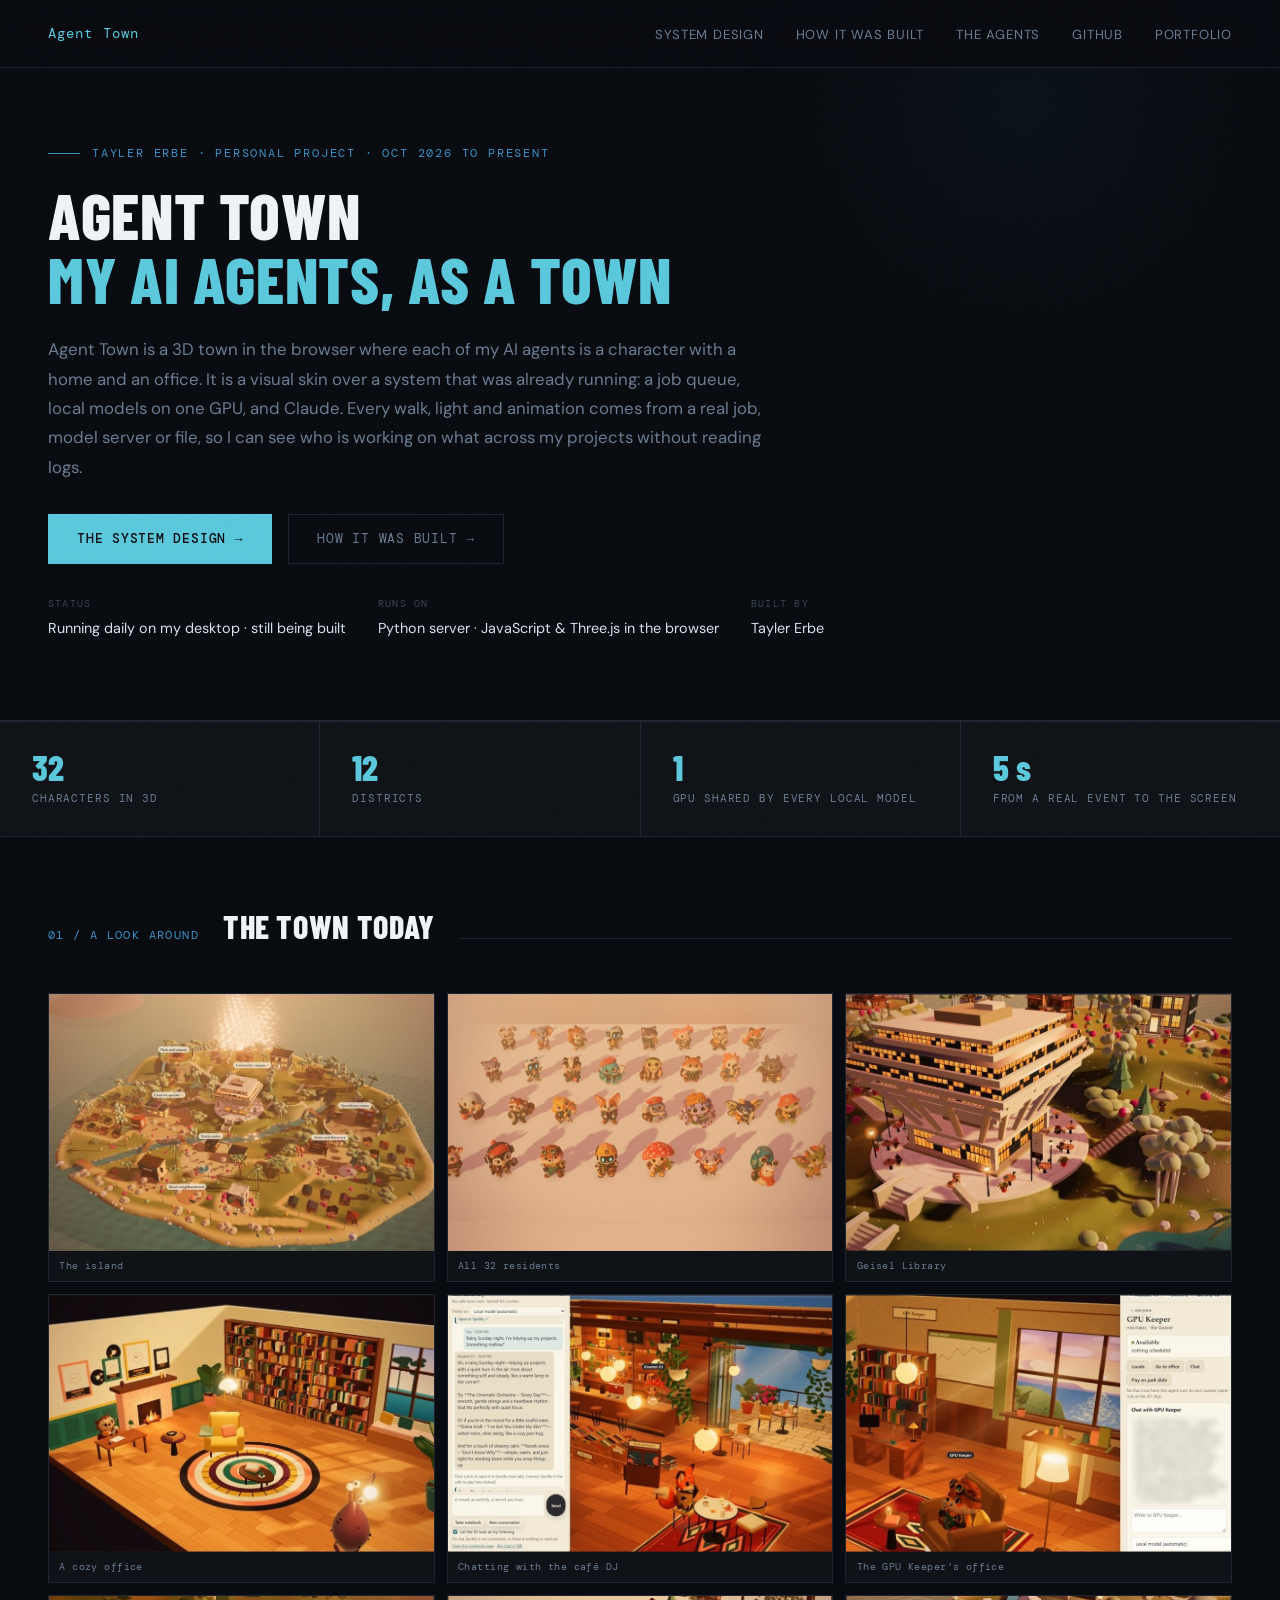
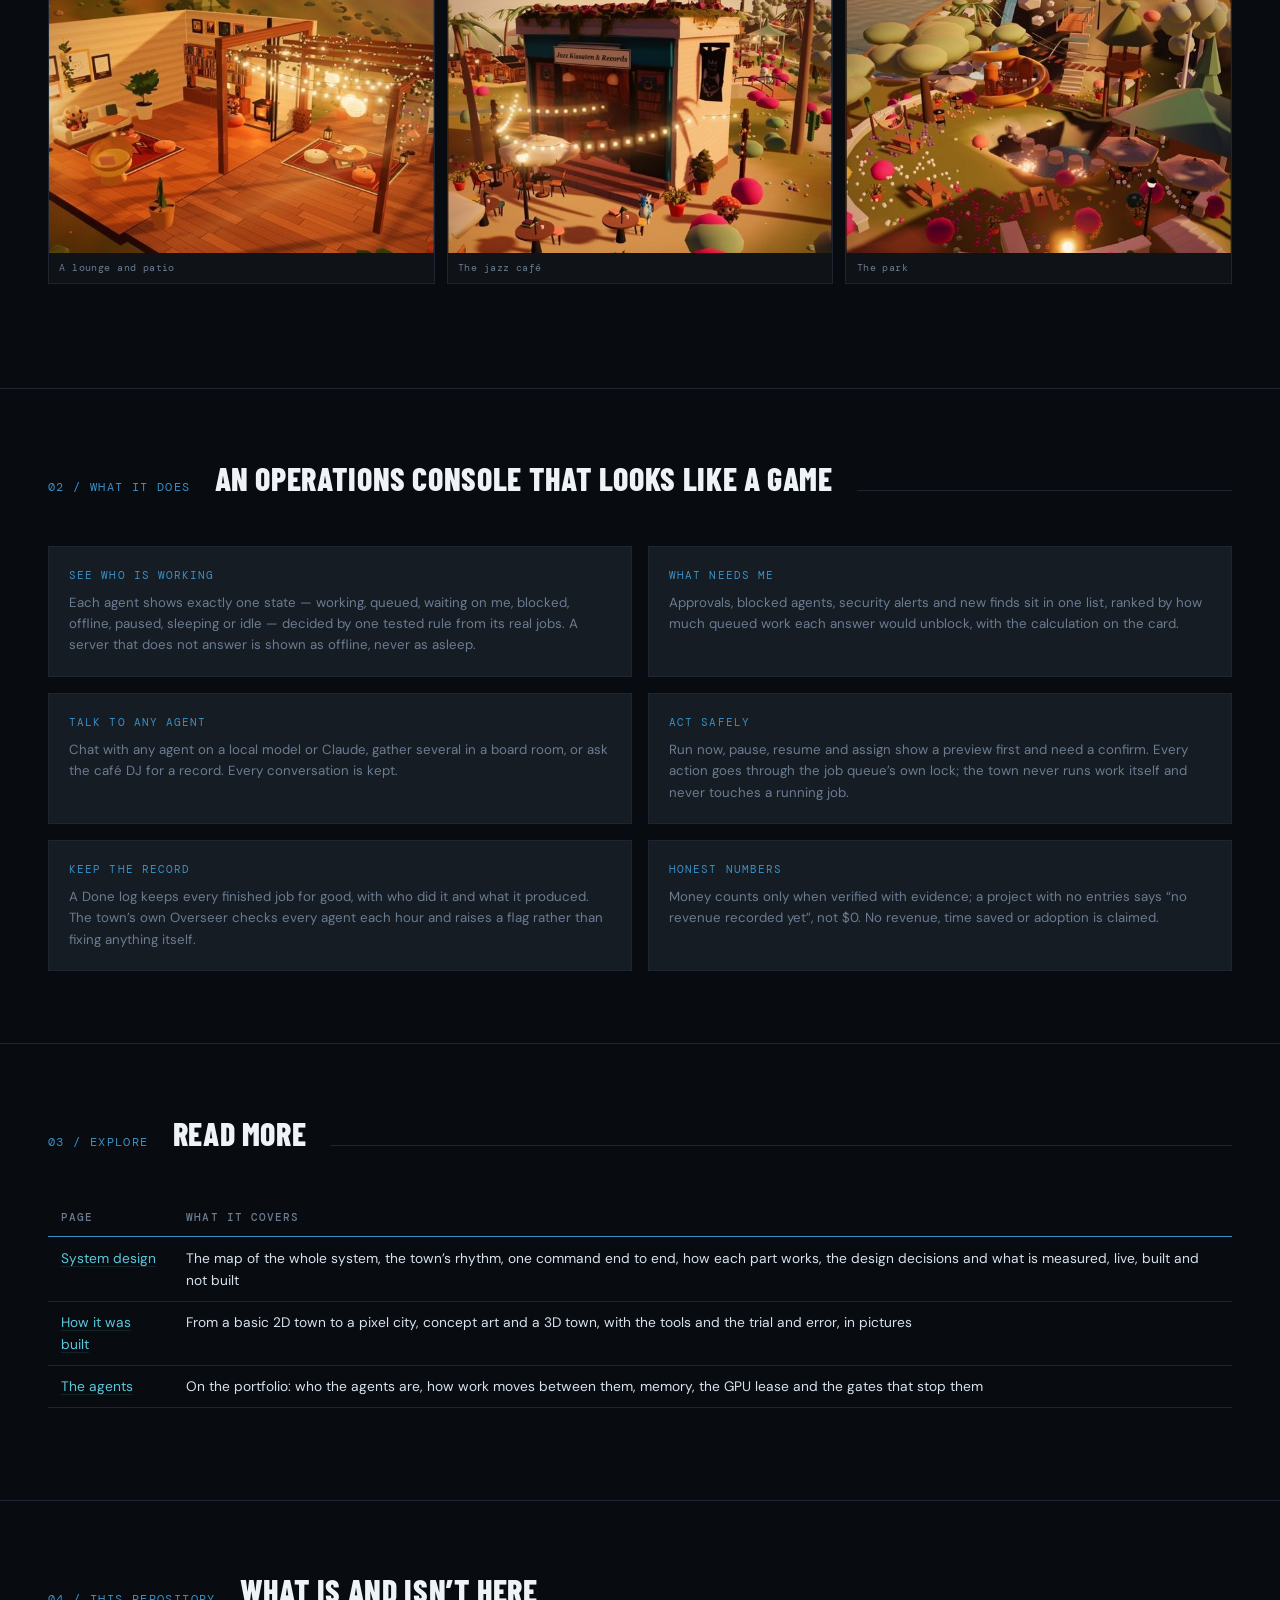
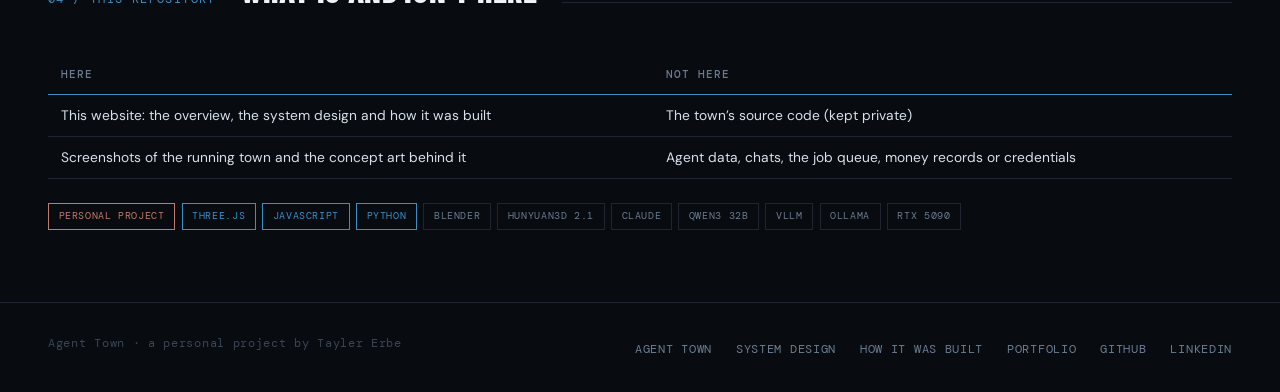
==== index.html @ 92caa9d0 "Agent Town public website: overview, system design and how it was built index.html (hand-written ove" ====
<!DOCTYPE html>
<html lang="en">
<head>
  <meta charset="UTF-8" />
  <meta name="viewport" content="width=device-width, initial-scale=1.0" />
  <title>Agent Town &middot; Tayler Erbe</title>
  <meta name="description" content="Agent Town: a 3D town in the browser where each of Tayler Erbe's AI agents is a character with a home and an office, drawn from the real state of their work. Screens, system design and how it was built." />
  <link rel="stylesheet" href="assets/site.css" />
  <link rel="stylesheet" href="assets/town.css" />
</head>
<body>

  <nav class="site-nav" aria-label="Site">
    <a href="./" class="nav-logo">Agent Town</a>
    <ul class="site-nav-links">
      <li><a href="design/">System design</a></li>
      <li><a href="built/">How it was built</a></li>
      <li class="nav-secondary"><a href="https://taylererbe.com/agent-architecture.html">The agents</a></li>
      <li class="nav-secondary"><a href="https://github.com/tayler-erbe/agent-town-public">GitHub</a></li>
      <li><a href="https://taylererbe.com/">Portfolio</a></li>
    </ul>
  </nav>

  <div class="hero">
    <div class="hero-eyebrow">Tayler Erbe &middot; Personal project &middot; Oct 2026 to present</div>
    <h1>Agent Town<br><span>My AI agents, as a town</span></h1>
    <p class="hero-desc">
      Agent Town is a 3D town in the browser where each of my AI agents is a character with a home and an office.
      It is a visual skin over a system that was already running: a job queue, local models on one GPU, and
      Claude. Every walk, light and animation comes from a real job, model server or file, so I can see who is
      working on what across my projects without reading logs.
    </p>

    <div class="hero-links">
      <a href="design/" class="btn-primary">The system design &rarr;</a>
      <a href="built/" class="btn-ghost">How it was built &rarr;</a>
    </div>

    <div class="hero-meta">
      <div class="meta-item"><div class="meta-label">Status</div><div class="meta-value">Running daily on my desktop &middot; still being built</div></div>
      <div class="meta-item"><div class="meta-label">Runs on</div><div class="meta-value">Python server &middot; JavaScript &amp; Three.js in the browser</div></div>
      <div class="meta-item"><div class="meta-label">Built by</div><div class="meta-value">Tayler Erbe</div></div>
    </div>
  </div>

  <div class="stat-strip">
    <div class="stat-item"><div class="stat-big">32</div><div class="stat-desc">Characters in 3D</div></div>
    <div class="stat-item"><div class="stat-big">12</div><div class="stat-desc">Districts</div></div>
    <div class="stat-item"><div class="stat-big">1</div><div class="stat-desc">GPU shared by every local model</div></div>
    <div class="stat-item"><div class="stat-big">5 s</div><div class="stat-desc">From a real event to the screen</div></div>
  </div>

  <!-- 01 LOOK -->
  <section id="look">
    <div class="section-header">
      <div class="section-tag">01 / A look around</div>
      <h2 class="section-title">The town today</h2>
      <div class="section-line"></div>
    </div>

    <div class="tile-grid tile-grid-3">
      <figure class="tile"><a href="assets/shots/t-map.jpg"><img src="assets/shots/t-map.jpg" alt="The 3D island map with its labelled neighbourhoods" loading="lazy"></a><figcaption>The island</figcaption></figure>
      <figure class="tile"><a href="assets/shots/t-characters.jpg"><img src="assets/shots/t-characters.jpg" alt="All 32 characters in 3D, lined up" loading="lazy"></a><figcaption>All 32 residents</figcaption></figure>
      <figure class="tile"><a href="assets/shots/t-geisel.jpg"><img src="assets/shots/t-geisel.jpg" alt="Geisel Library in the 3D town at dusk" loading="lazy"></a><figcaption>Geisel Library</figcaption></figure>
      <figure class="tile"><a href="assets/shots/t-lounge.jpg"><img src="assets/shots/t-lounge.jpg" alt="A cozy office with a fireplace, bookshelves and a rug" loading="lazy"></a><figcaption>A cozy office</figcaption></figure>
      <figure class="tile"><a href="assets/shots/t-cafe-dj.jpg"><img src="assets/shots/t-cafe-dj.jpg" alt="The jazz café interior with the DJ chat panel open" loading="lazy"></a><figcaption>Chatting with the caf&eacute; DJ</figcaption></figure>
      <figure class="tile"><a href="assets/shots/t-gpu-keeper.jpg"><img src="assets/shots/t-gpu-keeper.jpg" alt="The GPU Keeper, a beaver, in its office with its status panel" loading="lazy"></a><figcaption>The GPU Keeper&rsquo;s office</figcaption></figure>
      <figure class="tile"><a href="assets/shots/t-patio.jpg"><img src="assets/shots/t-patio.jpg" alt="A lounge with a string-lit patio" loading="lazy"></a><figcaption>A lounge and patio</figcaption></figure>
      <figure class="tile"><a href="assets/shots/t-cafe.jpg"><img src="assets/shots/t-cafe.jpg" alt="The Jazz Kissaten and Records café from outside" loading="lazy"></a><figcaption>The jazz caf&eacute;</figcaption></figure>
      <figure class="tile"><a href="assets/shots/t-park.jpg"><img src="assets/shots/t-park.jpg" alt="The park with its spiral slide" loading="lazy"></a><figcaption>The park</figcaption></figure>
    </div>
  </section>

  <!-- 02 WHAT IT DOES -->
  <section id="does">
    <div class="section-header">
      <div class="section-tag">02 / What it does</div>
      <h2 class="section-title">An operations console that looks like a game</h2>
      <div class="section-line"></div>
    </div>

    <div class="insight-grid">
      <div class="insight-box"><div class="insight-box-title">See who is working</div><p>Each agent shows exactly one state &mdash; working, queued, waiting on me, blocked, offline, paused, sleeping or idle &mdash; decided by one tested rule from its real jobs. A server that does not answer is shown as offline, never as asleep.</p></div>
      <div class="insight-box"><div class="insight-box-title">What needs me</div><p>Approvals, blocked agents, security alerts and new finds sit in one list, ranked by how much queued work each answer would unblock, with the calculation on the card.</p></div>
      <div class="insight-box"><div class="insight-box-title">Talk to any agent</div><p>Chat with any agent on a local model or Claude, gather several in a board room, or ask the caf&eacute; DJ for a record. Every conversation is kept.</p></div>
      <div class="insight-box"><div class="insight-box-title">Act safely</div><p>Run now, pause, resume and assign show a preview first and need a confirm. Every action goes through the job queue&rsquo;s own lock; the town never runs work itself and never touches a running job.</p></div>
      <div class="insight-box"><div class="insight-box-title">Keep the record</div><p>A Done log keeps every finished job for good, with who did it and what it produced. The town&rsquo;s own Overseer checks every agent each hour and raises a flag rather than fixing anything itself.</p></div>
      <div class="insight-box"><div class="insight-box-title">Honest numbers</div><p>Money counts only when verified with evidence; a project with no entries says &ldquo;no revenue recorded yet&rdquo;, not $0. No revenue, time saved or adoption is claimed.</p></div>
    </div>
  </section>

  <!-- 03 EXPLORE -->
  <section id="explore">
    <div class="section-header">
      <div class="section-tag">03 / Explore</div>
      <h2 class="section-title">Read more</h2>
      <div class="section-line"></div>
    </div>

    <table class="dt">
      <thead><tr><th scope="col">Page</th><th scope="col">What it covers</th></tr></thead>
      <tbody>
        <tr><td><a class="link" href="design/">System design</a></td><td>The map of the whole system, the town&rsquo;s rhythm, one command end to end, how each part works, the design decisions and what is measured, live, built and not built</td></tr>
        <tr><td><a class="link" href="built/">How it was built</a></td><td>From a basic 2D town to a pixel city, concept art and a 3D town, with the tools and the trial and error, in pictures</td></tr>
        <tr><td><a class="link" href="https://taylererbe.com/agent-architecture.html">The agents</a></td><td>On the portfolio: who the agents are, how work moves between them, memory, the GPU lease and the gates that stop them</td></tr>
      </tbody>
    </table>
  </section>

  <!-- 04 HERE -->
  <section id="here">
    <div class="section-header">
      <div class="section-tag">04 / This repository</div>
      <h2 class="section-title">What is and isn&rsquo;t here</h2>
      <div class="section-line"></div>
    </div>

    <table class="dt">
      <thead><tr><th scope="col">Here</th><th scope="col">Not here</th></tr></thead>
      <tbody>
        <tr><td>This website: the overview, the system design and how it was built</td><td>The town&rsquo;s source code (kept private)</td></tr>
        <tr><td>Screenshots of the running town and the concept art behind it</td><td>Agent data, chats, the job queue, money records or credentials</td></tr>
      </tbody>
    </table>

    <div class="tag-row" style="margin-top:1.5rem;">
      <span class="tag tag-warm">Personal Project</span><span class="tag tag-accent">Three.js</span><span class="tag tag-accent">JavaScript</span><span class="tag tag-accent">Python</span><span class="tag">Blender</span><span class="tag">Hunyuan3D 2.1</span><span class="tag">Claude</span><span class="tag">Qwen3 32B</span><span class="tag">vLLM</span><span class="tag">Ollama</span><span class="tag">RTX 5090</span>
    </div>
  </section>

  <footer class="site-footer">
    <div class="site-footer-meta">
      <p>Agent Town &middot; a personal project by Tayler Erbe</p>
    </div>
    <ul class="site-footer-links">
      <li><a href="./">Agent Town</a></li>
      <li><a href="design/">System design</a></li>
      <li><a href="built/">How it was built</a></li>
      <li><a href="https://taylererbe.com/">Portfolio</a></li>
      <li><a href="https://github.com/tayler-erbe" target="_blank" rel="noopener">GitHub</a></li>
      <li><a href="https://linkedin.com/in/tayler-erbe-194374141" target="_blank" rel="noopener">LinkedIn</a></li>
    </ul>
  </footer>

</body>
</html>
---- assets/site.css ----
/* ==========================================================================
   taylererbe.com — site design system
   One stylesheet for every page. Tokens first, then base, then components.
   Documentation: DESIGN_SYSTEM.md. Mechanical check: tools/check_style.py
   Rule: pages never define their own hex colours or font families; they use
   the tokens below (var(--...)). Add a token here before using a new colour.
   ========================================================================== */

@import url("https://fonts.googleapis.com/css2?family=Barlow+Condensed:wght@400;600;700;800&family=DM+Mono:wght@300;400;500&family=DM+Sans:ital,opsz,wght@0,9..40,300;0,9..40,400;0,9..40,500;0,9..40,700;1,9..40,300;1,9..40,400&display=swap");

/* ---------- 1. Tokens ---------------------------------------------------- */
:root {
  /* Surfaces and lines (dark theme only; the site has no light theme) */
  --bg: #080b10;
  --surface: #0f1318;
  --surface2: #161c24;
  --surface3: #1f2230;            /* hover state of a raised card */
  --border: #1e2530;
  --nav-bg: rgba(8, 11, 16, 0.88);

  /* Text */
  --white: #eef3f8;               /* headings, emphasised figures */
  --text: #d8e2ed;                /* body text on dark */
  --muted: #6b7c91;               /* secondary text, prose paragraphs */
  --muted2: #3a4556;              /* tertiary: captions, step numbers */
  --ink: #0b0c0f;                 /* text on an accent-filled button */

  /* Brand accents */
  --accent: #5bc8dc;              /* primary: links, figures, active states */
  --accent-hover: #82d9e8;
  --accent2: #3a8fc4;             /* secondary: tags, eyebrows, section tags */
  --accent3: #c07a6e;             /* warm: caution, challenger, personal */
  --accent-dim: rgba(91, 200, 220, 0.12);
  --accent-faint: rgba(91, 200, 220, 0.08);

  /* Status and semantic colours */
  --green: #5dbf8a;               /* active, pass, winner */
  --green-bg: rgba(93, 191, 138, 0.12);
  --blue: #3a8fc4;                /* = accent2, used as a status hue */
  --blue-bg: rgba(58, 143, 196, 0.12);
  --coral: #c07a6e;               /* = accent3, used as a status hue */
  --coral-bg: rgba(192, 122, 110, 0.12);
  --warm: #e07a3d;                /* personal-project highlight */
  --gold: #d4a840;
  --slate: #8a9ab0;
  --violet: #9b8dc4;
  --lilac: #a78bdc;

  /* Data-visualisation palette: charts and diagrams only, never UI chrome */
  --viz-green: #2ecc71;
  --viz-green-dark: #27ae60;
  --viz-green-soft: #7fd87f;
  --viz-green-muted: #6aaa7a;
  --viz-green-alt: #4caf50;
  --viz-orange: #e67e22;
  --viz-amber: #f39c12;
  --viz-yellow: #f1c40f;
  --viz-blue: #3498db;
  --viz-red: #e74c3c;
  --viz-red-muted: #c75555;
  --viz-red-dark: #a53939;
  --viz-red-deep: #6e1f1f;
  --viz-purple: #9b59b6;
  --viz-light: #f5f5f5;
  --viz-teal-deep: #1e5f7a;
  --viz-sky: #7ab8c8;
  --viz-forest: #2a7a5a;
  --viz-emerald: #3dba84;
  --viz-steel: #6b9ab8;
  --viz-olive: #8ab870;

  /* Illustration colours (the Legacy app preview card) */
  --paper: #faf6ef;
  --navy: #0a1628;
  --rust: #c8541a;

  /* Type families */
  --font-display: 'Barlow Condensed', 'Arial Narrow', sans-serif;  /* h1, section titles, figures */
  --font-body: 'DM Sans', system-ui, sans-serif;                    /* paragraphs, UI text */
  --font-mono: 'DM Mono', ui-monospace, monospace;                  /* labels, tags, code, data */
  --font-heading: var(--font-display);  /* card and entry titles; switch here to change all of them */

  /* Type scale */
  --text-2xs: 0.65rem;   /* tags, meta labels */
  --text-xs: 0.72rem;    /* section tags, eyebrows, mono labels */
  --text-sm: 0.85rem;    /* card body, table cells */
  --text-base: 0.95rem;  /* prose paragraphs */
  --text-md: 1.05rem;    /* hero description, lede */
  --text-lg: 1.3rem;     /* card titles */
  --text-xl: clamp(1.6rem, 2.5vw, 2.4rem);   /* section titles */
  --text-2xl: clamp(2.8rem, 5vw, 5rem);      /* page title (h1) */
  --leading-tight: 1.0;
  --leading-normal: 1.6;
  --leading-prose: 1.8;
  --tracking-label: 0.08em;
  --tracking-eyebrow: 0.15em;

  /* Spacing scale */
  --space-1: 0.25rem;
  --space-2: 0.5rem;
  --space-3: 0.75rem;
  --space-4: 1rem;
  --space-5: 1.5rem;
  --space-6: 2rem;
  --space-7: 3rem;
  --space-8: 4.5rem;
  --gutter: 3rem;                 /* page side padding, desktop */
  --gutter-mobile: 1.25rem;       /* page side padding, phones */
  --nav-h: 4.25rem;
  --content-max: 1080px;          /* reading width for .wrap pages */
  --measure: 60ch;                /* body-text line length: about 75 characters of DM Sans (measured median 74) */

  /* Radii: the look is square-cornered */
  --radius: 0;                    /* cards, tiles, buttons, tables */
  --radius-sm: 2px;               /* code, small pills */
  --radius-round: 50%;            /* dots, avatars */

  /* Shadows and focus */
  --shadow-glow: 0 0 6px currentColor;
  --focus-ring: 2px solid var(--accent);

  /* Motion */
  --dur: 0.2s;
}

/* ---------- 2. Base ------------------------------------------------------ */
*, *::before, *::after { box-sizing: border-box; margin: 0; padding: 0; }
html { scroll-behavior: smooth; scroll-padding-top: calc(var(--nav-h) + 1rem); }
body {
  font-family: var(--font-body);
  background: var(--bg);
  color: var(--text);
  font-size: 16px;
  line-height: var(--leading-normal);
  overflow-x: hidden;
  -webkit-font-smoothing: antialiased;
  overflow-wrap: break-word;
}
/* film-grain overlay, part of the look */
body::before {
  content: '';
  position: fixed;
  inset: 0;
  background-image: url("data:image/svg+xml,%3Csvg viewBox='0 0 256 256' xmlns='http://www.w3.org/2000/svg'%3E%3Cfilter id='noise'%3E%3CfeTurbulence type='fractalNoise' baseFrequency='0.9' numOctaves='4' stitchTiles='stitch'/%3E%3C/filter%3E%3Crect width='100%25' height='100%25' filter='url(%23noise)' opacity='0.04'/%3E%3C/svg%3E");
  pointer-events: none;
  z-index: 9999;
  opacity: 0.4;
}
img, svg, video { max-width: 100%; }
h1, h2, h3, h4 { font-family: var(--font-display); color: var(--white); line-height: 1.15; }
a { color: var(--accent); text-decoration: none; transition: color var(--dur); }
a:hover { color: var(--accent-hover); }
strong, b { font-weight: 500; }
::selection { background: var(--accent); color: var(--bg); }
:focus-visible { outline: var(--focus-ring); outline-offset: 3px; }
@media (prefers-reduced-motion: reduce) {
  *, *::before, *::after { animation: none !important; transition: none !important; scroll-behavior: auto !important; }
}

/* Text helpers */
.link { color: var(--accent); text-decoration: underline; text-decoration-color: var(--accent-dim); text-underline-offset: 3px; }
.link:hover { color: var(--accent-hover); text-decoration-color: currentColor; }
.prose a:not([class]) { color: var(--accent); text-decoration: underline; text-decoration-color: var(--accent-dim); text-underline-offset: 3px; }
.prose a:not([class]):hover { text-decoration-color: currentColor; }
.mono { font-family: var(--font-mono); }
.label { font-family: var(--font-mono); font-size: 0.68rem; letter-spacing: 0.1em; text-transform: uppercase; color: var(--accent2); margin-bottom: var(--space-3); }
.text-accent { color: var(--accent); }
.text-accent2 { color: var(--accent2); }
.text-warm { color: var(--accent3); }
.text-white { color: var(--white); }
.text-body { color: var(--text); }
.text-muted { color: var(--muted); }
.text-green { color: var(--green); }
.text-coral { color: var(--coral); }

/* ---------- 3. Layout ---------------------------------------------------- */
section { padding: var(--space-8) var(--gutter); border-bottom: 1px solid var(--border); }
section:last-of-type { border-bottom: none; }
.wrap { max-width: var(--content-max); margin: 0 auto; }
.two-col { display: grid; grid-template-columns: 1fr 1fr; gap: var(--space-7); align-items: start; }
.three-col { display: grid; grid-template-columns: 1fr 1fr 1fr; gap: var(--space-6); }
.two-col > *, .three-col > *, .method-grid > *, .insight-grid > * { min-width: 0; }  /* let wide children scroll instead of widening the grid */
[style*="display:grid"] > *, [style*="display: grid"] > * { min-width: 0; }  /* same for older inline grids */

/* ---------- 4. Site navigation ------------------------------------------ */
.site-nav {
  position: fixed; top: 0; left: 0; right: 0; z-index: 100;
  height: var(--nav-h);
  display: flex; align-items: center; justify-content: space-between; gap: var(--space-5);
  padding: 0 var(--gutter);
  background: var(--nav-bg);
  backdrop-filter: blur(12px);
  -webkit-backdrop-filter: blur(12px);
  border-bottom: 1px solid var(--border);
}
.nav-logo { font-family: var(--font-mono); font-size: 0.85rem; letter-spacing: var(--tracking-label); color: var(--accent); text-decoration: none; white-space: nowrap; }
.nav-logo:hover { color: var(--accent-hover); }
.site-nav-links { display: flex; align-items: center; gap: var(--space-6); list-style: none; }
.site-nav-links a { font-size: 0.82rem; letter-spacing: 0.06em; text-transform: uppercase; color: var(--muted); text-decoration: none; white-space: nowrap; transition: color var(--dur); }
.site-nav-links a:hover, .site-nav-links a[aria-current="page"] { color: var(--text); }
.site-nav-links a[aria-current="page"] { border-bottom: 1px solid var(--accent); padding-bottom: 2px; }

/* Page sub-navigation: in-page section links or page status, under the site nav */
.subnav {
  position: sticky; top: var(--nav-h); z-index: 90;
  display: flex; align-items: center; gap: var(--space-5);
  padding: var(--space-3) var(--gutter);
  margin-top: var(--nav-h);
  background: var(--nav-bg);
  backdrop-filter: blur(12px);
  -webkit-backdrop-filter: blur(12px);
  border-bottom: 1px solid var(--border);
  overflow-x: auto;
  scrollbar-width: none;
}
.subnav::-webkit-scrollbar { display: none; }
.subnav ul { display: flex; gap: var(--space-5); list-style: none; }
.subnav a { font-family: var(--font-mono); font-size: 0.7rem; letter-spacing: 0.06em; text-transform: uppercase; color: var(--muted); white-space: nowrap; }
.subnav a:hover { color: var(--text); }
.subnav + .hero { padding-top: var(--space-8); }

/* ---------- 5. Page header (hero) --------------------------------------- */
.hero {
  padding: calc(var(--nav-h) + 4.75rem) var(--gutter) 5rem;
  border-bottom: 1px solid var(--border);
  position: relative;
  overflow: hidden;
}
.hero::after {
  content: '';
  position: absolute; top: -30%; right: -5%;
  width: 50vw; height: 50vw;
  background: radial-gradient(ellipse at center, rgba(91, 200, 220, 0.04) 0%, transparent 65%);
  pointer-events: none;
}
.hero-eyebrow {
  font-family: var(--font-mono);
  font-size: 0.75rem; letter-spacing: var(--tracking-eyebrow); text-transform: uppercase;
  color: var(--accent2); margin-bottom: 1.25rem;
  display: flex; align-items: center; gap: var(--space-3);
}
.hero-eyebrow::before { content: ''; display: block; flex: none; width: 2rem; height: 1px; background: var(--accent2); }
.hero h1 {
  font-family: var(--font-display);
  font-weight: 800; font-size: var(--text-2xl);
  line-height: var(--leading-tight); color: var(--white);
  letter-spacing: 0.01em; text-transform: uppercase;
  margin-bottom: var(--space-5);
  overflow-wrap: break-word;
}
.hero h1 span, .hero h1 em { font-style: normal; color: var(--accent); }
.hero-desc { font-size: var(--text-md); color: var(--muted); max-width: 64ch; line-height: 1.75; margin-bottom: var(--space-6); }
.hero-desc strong, .hero-desc b { color: var(--text); font-weight: 500; }
.hero-meta { display: flex; flex-wrap: wrap; gap: var(--space-6); margin-top: var(--space-6); }
.meta-label { font-family: var(--font-mono); font-size: var(--text-2xs); letter-spacing: 0.12em; text-transform: uppercase; color: var(--muted2); margin-bottom: 0.3rem; }
.meta-value { font-size: 0.9rem; color: var(--text); }
.meta-value a { color: var(--accent); }
.hero-ctas { display: flex; gap: var(--space-4); flex-wrap: wrap; }

@keyframes fadeUp { from { opacity: 0; transform: translateY(16px); } to { opacity: 1; transform: translateY(0); } }
.hero-eyebrow { animation: fadeUp 0.5s ease 0.1s both; }
.hero h1 { animation: fadeUp 0.5s ease 0.22s both; }
.hero-desc { animation: fadeUp 0.5s ease 0.36s both; }
.hero-meta, .hero-stats { animation: fadeUp 0.5s ease 0.48s both; }

/* Table of contents under a page header */
.toc { display: grid; grid-template-columns: repeat(auto-fit, minmax(210px, 1fr)); gap: 1px; background: var(--border); border: 1px solid var(--border); margin: var(--space-6) 0 0; }
.toc a { background: var(--surface); padding: var(--space-4) 1.1rem; text-decoration: none; display: block; transition: background var(--dur); }
.toc a:hover { background: var(--surface2); }
.toc-num { font-family: var(--font-mono); font-size: var(--text-2xs); color: var(--accent2); letter-spacing: 0.1em; display: block; margin-bottom: 0.35rem; }
.toc-name { font-size: 0.86rem; color: var(--text); }

/* ---------- 6. Section header ------------------------------------------- */
.section-header { display: flex; align-items: baseline; gap: var(--space-5); margin-bottom: var(--space-7); }
.section-tag { font-family: var(--font-mono); font-size: var(--text-xs); letter-spacing: 0.12em; text-transform: uppercase; color: var(--accent2); white-space: nowrap; }
.section-title { font-family: var(--font-display); font-weight: 800; font-size: var(--text-xl); color: var(--white); text-transform: uppercase; letter-spacing: 0.02em; line-height: 1.1; }
.section-title em, .section-title span { font-style: normal; color: var(--accent); }
.section-line { flex: 1; height: 1px; background: var(--border); }
.section-lede { font-size: var(--text-base); color: var(--muted); max-width: 72ch; line-height: 1.75; margin: calc(var(--space-5) * -1) 0 var(--space-6); }
.section-lede strong, .section-lede b { color: var(--text); font-weight: 500; }
.subhead { font-family: var(--font-display); font-weight: 700; font-size: 1.15rem; color: var(--white); text-transform: uppercase; letter-spacing: 0.02em; margin: var(--space-6) 0 var(--space-3); }

/* ---------- 7. Prose ---------------------------------------------------- */
/* Body text never runs wider than --measure; tables, charts, code and grids keep their full width. */
section p, section li, .hero p, .step-body, .stage-body, .warn, .takeaway { max-width: var(--measure); }
.prose p { font-size: var(--text-base); color: var(--muted); line-height: var(--leading-prose); margin-bottom: var(--space-4); }
.prose p:last-child { margin-bottom: 0; }
.prose p strong, .prose p b { color: var(--text); font-weight: 500; }
.prose ul, .prose ol { margin: 0 0 var(--space-4) 1.25rem; color: var(--muted); font-size: var(--text-base); line-height: 1.7; }

/* ---------- 8. Metric tiles -------------------------------------------- */
/* 8a. Stat strip: a full-width row of figures under a page header */
.stat-strip { display: grid; grid-template-columns: repeat(4, 1fr); gap: 1px; background: var(--border); border-top: 1px solid var(--border); border-bottom: 1px solid var(--border); }
.stat-strip-5 { grid-template-columns: repeat(5, 1fr); }
.stat-item { background: var(--surface); padding: 1.75rem var(--space-6); transition: background var(--dur); }
.stat-item:hover { background: var(--surface2); }
.stat-big { font-family: var(--font-display); font-weight: 800; font-size: 2.2rem; color: var(--accent); line-height: 1; margin-bottom: 0.3rem; }
.stat-desc { font-family: var(--font-mono); font-size: 0.68rem; letter-spacing: var(--tracking-label); text-transform: uppercase; color: var(--muted); }

/* 8b. Stat cards: a grid of labelled tiles (home page hero, evaluation pages) */
.hero-stats { display: grid; grid-template-columns: 1fr 1fr; gap: 1px; background: var(--border); border: 1px solid var(--border); }
.hero-stats-4 { grid-template-columns: repeat(4, 1fr); max-width: 900px; }
.stat-card { background: var(--surface); padding: var(--space-6); transition: background var(--dur); }
.stat-card:hover { background: var(--surface2); }
.stat-icon { font-size: 0.6rem; color: var(--accent); margin-bottom: var(--space-3); }
.stat-num { font-family: var(--font-display); font-weight: 700; font-size: 1.1rem; color: var(--accent); line-height: 1; margin-bottom: 0.3rem; }
.hero-stats-figures .stat-num { font-weight: 800; font-size: 2rem; }
.stat-label { font-family: var(--font-mono); font-size: 0.7rem; letter-spacing: 0.06em; text-transform: uppercase; color: var(--text); margin-bottom: 0.4rem; }
.stat-sub { font-size: 0.78rem; color: var(--muted); line-height: 1.4; }

/* 8c. Results strip: figures inside a section */
.results-strip { display: grid; grid-template-columns: repeat(3, 1fr); gap: 1px; background: var(--border); margin-top: var(--space-6); }
.results-strip-4 { grid-template-columns: repeat(4, 1fr); }
.result-cell { background: var(--surface2); padding: var(--space-5); }
.result-num { font-family: var(--font-display); font-weight: 800; font-size: 2rem; color: var(--accent); line-height: 1; margin-bottom: var(--space-1); }
.result-label { font-family: var(--font-mono); font-size: 0.67rem; letter-spacing: var(--tracking-label); text-transform: uppercase; color: var(--muted); }

/* ---------- 9. Cards ---------------------------------------------------- */
.card { background: var(--surface); border: 1px solid var(--border); border-radius: var(--radius); padding: var(--space-5); }
.card p { font-size: var(--text-sm); color: var(--muted); line-height: 1.65; }
.card p + p { margin-top: var(--space-2); }
.card strong, .card b { color: var(--text); }
.insight-grid { display: grid; grid-template-columns: 1fr 1fr; gap: var(--space-4); margin-top: var(--space-5); }
.insight-box { background: var(--surface2); border: 1px solid var(--border); padding: 1.25rem; }
.insight-box-title { font-family: var(--font-mono); font-size: 0.68rem; letter-spacing: 0.1em; text-transform: uppercase; color: var(--accent2); margin-bottom: var(--space-2); }
.insight-box p { font-size: 0.83rem; color: var(--muted); line-height: 1.6; }
.insight-box p + p { margin-top: var(--space-2); }
.insight-box p strong { color: var(--text); font-weight: 500; }

/* Comparison cards */
.method-grid { display: grid; grid-template-columns: 1fr 1fr; gap: var(--space-5); }
.method-grid-3 { grid-template-columns: 1fr 1fr 1fr; }
.method-card { background: var(--surface); border: 1px solid var(--border); padding: var(--space-6); }
.method-card.winner { border-color: var(--accent); border-top: 3px solid var(--accent); }
.method-card.challenger { border-top: 3px solid var(--accent3); }
.method-header { display: flex; justify-content: space-between; align-items: flex-start; margin-bottom: 1.25rem; flex-wrap: wrap; gap: var(--space-2); }
.method-name { font-family: var(--font-display); font-weight: 800; font-size: var(--text-lg); color: var(--white); text-transform: uppercase; }
.metric-row { display: flex; justify-content: space-between; align-items: baseline; gap: var(--space-4); padding: var(--space-2) 0; border-bottom: 1px solid var(--border); }
.metric-row:last-child { border-bottom: none; }
.metric-label { font-size: 0.82rem; color: var(--muted); }
.metric-value { font-family: var(--font-mono); font-size: var(--text-sm); color: var(--text); }
.metric-value.good { color: var(--accent); }
.metric-value.warn { color: var(--accent3); }
.metric-value.neutral { color: var(--text); }

/* ---------- 10. Callouts ------------------------------------------------ */
.callout { background: var(--surface2); border: 1px solid var(--border); border-left: 3px solid var(--accent); padding: var(--space-5) 1.75rem; margin-top: var(--space-5); }
.callout-label { font-family: var(--font-mono); font-size: 0.68rem; letter-spacing: 0.1em; text-transform: uppercase; color: var(--accent); margin-bottom: var(--space-2); }
.callout p { font-size: 0.88rem; color: var(--muted); line-height: 1.65; }
.callout p + p { margin-top: var(--space-2); }
.callout p strong, .callout p b { color: var(--text); font-weight: 500; }
.callout.callout-good { border-left-color: var(--green); }
.callout.callout-good .callout-label { color: var(--green); }
.callout.callout-warn { border-left-color: var(--coral); }
.callout.callout-warn .callout-label { color: var(--coral); }
.callout.callout-info { border-left-color: var(--accent2); }
.callout.callout-info .callout-label { color: var(--accent2); }
.warn { border-left: 2px solid var(--accent3); background: rgba(192, 122, 110, 0.06); padding: var(--space-4) 1.25rem; margin: var(--space-5) 0; font-size: 0.9rem; color: var(--muted); line-height: 1.7; }
.warn strong { color: var(--accent3); font-weight: 500; }
.takeaway { display: flex; gap: var(--space-3); align-items: flex-start; background: var(--surface2); border-left: 3px solid var(--accent); padding: 0.9rem 1.1rem; margin-top: var(--space-4); font-size: 0.82rem; color: var(--muted); line-height: 1.6; }
.takeaway::before { content: '\2192'; color: var(--accent); font-family: var(--font-mono); flex-shrink: 0; font-size: 0.9rem; margin-top: 0.05rem; }
.takeaway strong { color: var(--text); }

/* ---------- 11. Steps, stages and key-value lists ----------------------- */
.pipeline { display: flex; flex-direction: column; }
.pipeline-step { display: grid; grid-template-columns: 48px 1fr; gap: var(--space-5); padding: var(--space-5) 0; border-bottom: 1px solid var(--border); align-items: start; }
.pipeline-step:last-child { border-bottom: none; }
.step-num { font-family: var(--font-display); font-weight: 800; font-size: 1.8rem; color: var(--muted2); line-height: 1; padding-top: 0.1rem; }
.step-title { font-family: var(--font-mono); font-size: 0.78rem; letter-spacing: 0.06em; text-transform: uppercase; color: var(--accent2); margin-bottom: 0.4rem; }
.step-body { font-size: 0.88rem; color: var(--muted); line-height: 1.65; }
.step-body strong { color: var(--text); font-weight: 500; }
.stage { border: 1px solid var(--border); background: var(--surface); margin: var(--space-4) 0; }
.stage-head { display: flex; align-items: baseline; gap: var(--space-4); padding: var(--space-4) 1.25rem; border-bottom: 1px solid var(--border); background: var(--surface2); flex-wrap: wrap; }
.stage-id { font-family: var(--font-mono); font-size: 0.7rem; color: var(--accent); letter-spacing: 0.1em; }
.stage-name { font-family: var(--font-display); font-weight: 700; font-size: 1.15rem; color: var(--white); text-transform: uppercase; letter-spacing: 0.02em; }
.stage-body { padding: 1.15rem 1.25rem; font-size: 0.92rem; color: var(--muted); line-height: 1.7; }
.stage-body strong { color: var(--text); font-weight: 500; }
.kv { display: grid; grid-template-columns: minmax(160px, 220px) 1fr; gap: 1px; background: var(--border); border: 1px solid var(--border); margin: 1.25rem 0; }
.kv > div { background: var(--surface); padding: 0.7rem var(--space-4); font-size: 0.86rem; }
.kv .k { font-family: var(--font-mono); font-size: 0.7rem; letter-spacing: 0.06em; text-transform: uppercase; color: var(--muted); }
.kv .v { color: var(--text); }

/* ---------- 12. Tags, pills and badges ---------------------------------- */
.tag-row { display: flex; flex-wrap: wrap; gap: 0.4rem; margin-top: var(--space-3); }
.tag { display: inline-block; font-family: var(--font-mono); font-size: var(--text-2xs); letter-spacing: 0.06em; text-transform: uppercase; padding: var(--space-1) 0.6rem; border: 1px solid var(--border); border-radius: var(--radius); color: var(--muted); }
.tag-accent { border-color: var(--accent2); color: var(--accent2); }
.tag-warm { border-color: var(--accent3); color: var(--accent3); }
.tag-green { border-color: var(--green); color: var(--green); }
.method-badge, .badge { display: inline-block; font-family: var(--font-mono); font-size: 0.62rem; letter-spacing: var(--tracking-label); text-transform: uppercase; padding: 0.2rem 0.6rem; border: 1px solid var(--border); color: var(--muted); }
.badge-green { background: var(--green-bg); color: var(--green); border: 1px solid var(--green); }
.badge-warn { background: var(--coral-bg); color: var(--accent3); border: 1px solid var(--accent3); }
.badge-blue { background: var(--accent-dim); color: var(--accent); border: 1px solid var(--accent); }
.status { display: inline-flex; align-items: center; gap: 0.4rem; font-family: var(--font-mono); font-size: 0.68rem; letter-spacing: var(--tracking-label); text-transform: uppercase; }
.status-dot { width: 6px; height: 6px; border-radius: var(--radius-round); background: currentColor; }

/* ---------- 13. Tables -------------------------------------------------- */
.table-wrap { overflow-x: auto; -webkit-overflow-scrolling: touch; margin: 1.25rem 0; }
.cat-table { width: 100%; border-collapse: collapse; font-size: var(--text-sm); }
.cat-table th { font-family: var(--font-mono); font-size: var(--text-2xs); letter-spacing: var(--tracking-label); text-transform: uppercase; color: var(--muted); padding: 0.6rem var(--space-4); border-bottom: 1px solid var(--border); text-align: left; font-weight: 500; }
.cat-table td { padding: 0.7rem var(--space-4); border-bottom: 1px solid var(--border); color: var(--muted); font-size: 0.83rem; vertical-align: top; }
.cat-table td:first-child { font-family: var(--font-mono); font-size: var(--text-xs); color: var(--accent2); white-space: nowrap; }
.cat-table tr:last-child td { border-bottom: none; }
table.dt { width: 100%; border-collapse: collapse; margin: 1.25rem 0; font-size: 0.86rem; }
table.dt th { text-align: left; font-family: var(--font-mono); font-size: 0.66rem; letter-spacing: 0.1em; text-transform: uppercase; color: var(--muted); padding: 0.6rem 0.8rem; border-bottom: 1px solid var(--accent2); font-weight: 500; }
table.dt td { padding: 0.6rem 0.8rem; border-bottom: 1px solid var(--border); color: var(--text); vertical-align: top; }
table.dt td.num { font-family: var(--font-mono); color: var(--accent); white-space: nowrap; }

/* ---------- 14. Code ---------------------------------------------------- */
code { font-family: var(--font-mono); font-size: 0.85em; color: var(--accent); background: var(--accent-faint); padding: 0.1rem 0.35rem; border-radius: var(--radius-sm); }
code.inline { color: var(--accent2); background: none; padding: 0; }
pre { font-family: var(--font-mono); }
.code-block { background: var(--surface); border: 1px solid var(--border); border-left: 3px solid var(--accent2); padding: 1.25rem var(--space-5); margin: var(--space-5) 0; overflow-x: auto; }
.code-block pre { font-size: 0.78rem; line-height: 1.7; color: var(--text); white-space: pre; }
.code-block code { background: none; padding: 0; color: inherit; }
.code-comment { color: var(--muted2); }
.code-keyword { color: var(--accent); }

/* ---------- 15. Figures and charts -------------------------------------- */
.chart-wrap { background: var(--surface2); border: 1px solid var(--border); padding: 1.25rem; margin-top: var(--space-5); overflow-x: auto; }
.chart-wrap img, .chart-wrap svg { width: 100%; height: auto; display: block; }
.chart-caption { font-family: var(--font-mono); font-size: 0.68rem; letter-spacing: var(--tracking-label); text-transform: uppercase; color: var(--muted2); margin-top: var(--space-3); }
figure.shot { margin: var(--space-6) 0; border: 1px solid var(--border); background: var(--surface); }
figure.shot img { width: 100%; display: block; }
figure.shot figcaption { padding: 0.85rem 1.1rem; font-size: 0.8rem; color: var(--muted); border-top: 1px solid var(--border); font-family: var(--font-mono); letter-spacing: 0.03em; }
svg text { font-family: var(--font-mono); }

/* ---------- 16. Buttons ------------------------------------------------- */
.btn-primary, .btn-ghost {
  display: inline-flex; align-items: center; gap: var(--space-2);
  font-family: var(--font-mono); font-size: 0.8rem; letter-spacing: 0.06em; text-transform: uppercase;
  padding: 0.85rem 1.75rem; text-decoration: none; border-radius: var(--radius);
}
.btn-primary { background: var(--accent); color: var(--ink); font-weight: 500; border: 1px solid var(--accent); transition: background var(--dur), transform 0.15s; }
.btn-primary:hover { background: var(--accent-hover); color: var(--ink); transform: translateY(-1px); }
.btn-ghost { border: 1px solid var(--border); color: var(--muted); transition: border-color var(--dur), color var(--dur); }
.btn-ghost:hover { border-color: var(--accent2); color: var(--accent2); }

/* ---------- 17. Back link ---------------------------------------------- */
.back-section { padding: var(--space-7) var(--gutter); text-align: center; display: flex; justify-content: center; gap: var(--space-4); flex-wrap: wrap; border-top: 1px solid var(--border); }
.back-link {
  display: inline-flex; align-items: center; gap: var(--space-2);
  font-family: var(--font-mono); font-size: 0.8rem; letter-spacing: 0.06em; text-transform: uppercase;
  color: var(--muted); text-decoration: none;
  border: 1px solid var(--border); padding: 0.85rem var(--space-6);
  transition: border-color var(--dur), color var(--dur);
}
.back-link:hover { border-color: var(--accent); color: var(--accent); }

/* ---------- 18. Site footer -------------------------------------------- */
.site-footer {
  padding: var(--space-6) var(--gutter);
  background: var(--bg);
  border-top: 1px solid var(--border);
  display: flex; justify-content: space-between; align-items: flex-start; gap: var(--space-5); flex-wrap: wrap;
}
.site-footer-meta { display: flex; flex-direction: column; gap: 0.35rem; max-width: 70ch; }
.site-footer-meta p { font-family: var(--font-mono); font-size: var(--text-xs); letter-spacing: 0.06em; color: var(--muted2); line-height: 1.6; }
.site-footer-meta a { color: var(--muted); }
.site-footer-meta a:hover { color: var(--accent); }
.site-footer-links { display: flex; flex-wrap: wrap; gap: var(--space-2) var(--space-5); list-style: none; }
.site-footer-links a { font-family: var(--font-mono); font-size: var(--text-xs); letter-spacing: 0.06em; text-transform: uppercase; color: var(--muted); }
.site-footer-links a:hover { color: var(--accent); }

/* ---------- 19. Responsive --------------------------------------------- */
@media (max-width: 900px) {
  .site-nav { padding: 0 var(--space-5); }
  .site-nav-links { gap: var(--space-5); }
  .site-nav-links .nav-secondary { display: none; }
  .hero-stats-4 { grid-template-columns: 1fr 1fr; }
  .results-strip-4 { grid-template-columns: 1fr 1fr; }
}
@media (max-width: 860px) {
  :root { --gutter: 1.5rem; }
  .hero { padding-top: calc(var(--nav-h) + 2.75rem); padding-bottom: var(--space-7); }
  section { padding: var(--space-7) var(--gutter); }
  .stat-strip, .stat-strip-5 { grid-template-columns: 1fr 1fr; }
  .two-col, .three-col, .method-grid, .method-grid-3, .insight-grid, .results-strip { grid-template-columns: 1fr; }
  .back-section { padding: var(--space-6) var(--gutter); }
}
@media (max-width: 760px) {
  .section-header { flex-wrap: wrap; gap: var(--space-2); }
  .section-header .section-title { flex: 1 1 100%; }
  .section-line { display: none; }
  .section-lede { margin-top: 0; }
  .kv { grid-template-columns: 1fr; }
  .toc { grid-template-columns: 1fr 1fr; }
  /* wide tables scroll inside their own box instead of widening the page */
  table { display: block; max-width: 100%; overflow-x: auto; -webkit-overflow-scrolling: touch; }
  .site-footer { flex-direction: column; }
}
@media (max-width: 480px) {
  :root { --gutter: var(--gutter-mobile); --nav-h: 3.5rem; }
  .site-nav { padding: 0 var(--gutter); gap: var(--space-3); }
  .site-nav-links { gap: var(--space-4); }
  .site-nav-links a { font-size: 0.7rem; letter-spacing: 0.04em; }
  .nav-logo { font-size: 0.78rem; }
  .hero h1 { font-size: 2.4rem; }
  .stat-strip, .stat-strip-5, .hero-stats, .hero-stats-4, .results-strip-4 { grid-template-columns: 1fr; }
  .toc { grid-template-columns: 1fr; }
  .stat-item, .stat-card { padding: 1.25rem; }
  .pipeline-step { grid-template-columns: 36px 1fr; gap: var(--space-4); }
  .back-link { padding: 0.75rem 1.25rem; }
}
---- assets/town.css ----
/* Agent Town public site: page parts not in site.css. Tokens only (site.css defines them). */
.hero-links { margin-top: var(--space-6); display: flex; gap: var(--space-4); flex-wrap: wrap; }

.tile-grid { display: grid; gap: var(--space-3); margin: var(--space-3) 0 var(--space-6); }
.tile-grid-3 { grid-template-columns: repeat(3, 1fr); }
.tile-grid-4 { grid-template-columns: repeat(4, 1fr); }
.tile-grid-5 { grid-template-columns: repeat(5, 1fr); }
@media (max-width: 860px) { .tile-grid-3, .tile-grid-4, .tile-grid-5 { grid-template-columns: repeat(2, 1fr); } }
.tile { margin: 0; border: 1px solid var(--border); background: var(--surface); }
.tile a { display: block; }
.tile img { display: block; width: 100%; aspect-ratio: 3 / 2; object-fit: cover; }
.tile-top img { object-position: top; }
.tile-contain img { object-fit: contain; background: var(--surface2); }
.tile figcaption { padding: 0.5rem 0.65rem; font-family: var(--font-mono); font-size: var(--text-2xs); color: var(--muted); letter-spacing: 0.04em; line-height: 1.4; }
.tile-row-label { margin-top: var(--space-5); font-family: var(--font-mono); font-size: var(--text-xs); color: var(--accent2); text-transform: uppercase; letter-spacing: var(--tracking-label); }
.shot-narrow { max-width: 760px; margin-left: auto; margin-right: auto; }
.progress-list { margin: 0 0 1em; padding-left: 1.2em; }
.progress-list li { margin-bottom: 0.4em; }

.diagram { background: var(--surface2); border: 1px solid var(--border); margin: var(--space-6) 0; }
.diagram-scroll { overflow-x: auto; -webkit-overflow-scrolling: touch; padding: 1.25rem; }
.diagram-scroll svg { display: block; width: 100%; min-width: 760px; height: auto; }
.diagram figcaption { padding: 0.85rem 1.1rem; font-size: 0.8rem; color: var(--muted); border-top: 1px solid var(--border); font-family: var(--font-mono); letter-spacing: 0.03em; }
.scroll-hint { display: none; font-family: var(--font-mono); font-size: var(--text-2xs); color: var(--muted); padding: 0 1.25rem 0.75rem; letter-spacing: 0.06em; text-transform: uppercase; }
@media (max-width: 800px) { .scroll-hint { display: block; } }
.d-frame { fill: none; stroke: var(--border); stroke-width: 1.5; }
.d-frame-dash { fill: none; stroke: var(--muted2); stroke-width: 1.3; stroke-dasharray: 5 4; }
.d-box { fill: var(--surface); stroke: var(--border); stroke-width: 1.2; }
.d-box-accent { fill: var(--accent-faint); stroke: var(--accent2); stroke-width: 1.2; }
.d-box-warm { fill: var(--coral-bg); stroke: var(--accent3); stroke-width: 1.2; }
.d-box-dash { fill: var(--surface); stroke: var(--muted2); stroke-width: 1.2; stroke-dasharray: 3 3; }
.d-line { fill: none; stroke: var(--muted); stroke-width: 1.3; }
.d-line-accent { fill: none; stroke: var(--accent); stroke-width: 1.5; }
.d-line-warm { fill: none; stroke: var(--accent3); stroke-width: 1.5; }
.d-arrow { fill: var(--muted); }
.d-arrow-accent { fill: var(--accent); }
.d-arrow-warm { fill: var(--accent3); }
.diagram-scroll svg text { font-family: var(--font-body); }
.d-title { fill: var(--accent2); font-family: var(--font-mono) !important; font-size: 11px; letter-spacing: 0.1em; text-transform: uppercase; }
.d-label { fill: var(--text); font-size: 12px; }
.d-label-strong { fill: var(--white); font-size: 12.5px; }
.d-small { fill: var(--muted); font-size: 10.5px; }
.status-table td:first-child { white-space: nowrap; }
.links-line { font-family: var(--font-mono); font-size: var(--text-xs); letter-spacing: 0.04em; margin-top: var(--space-3); }
.links-line a { color: var(--accent); }
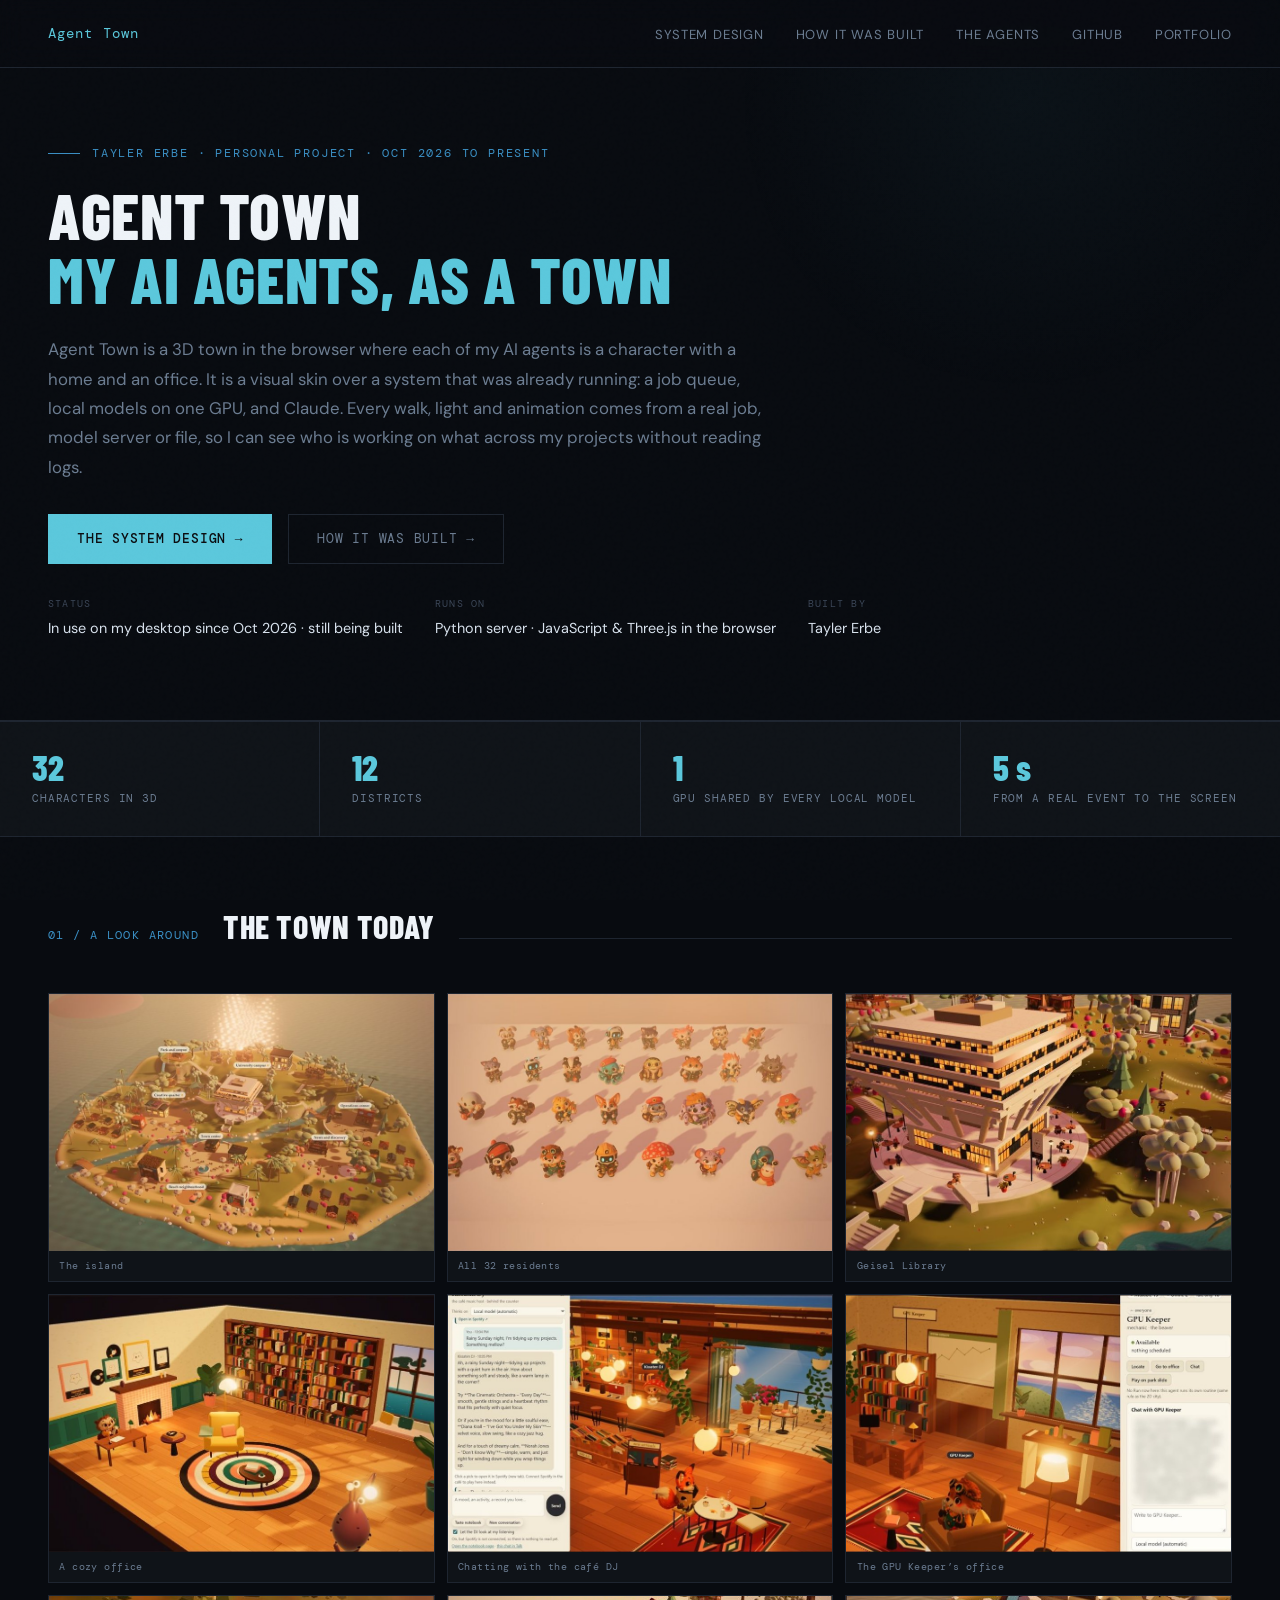
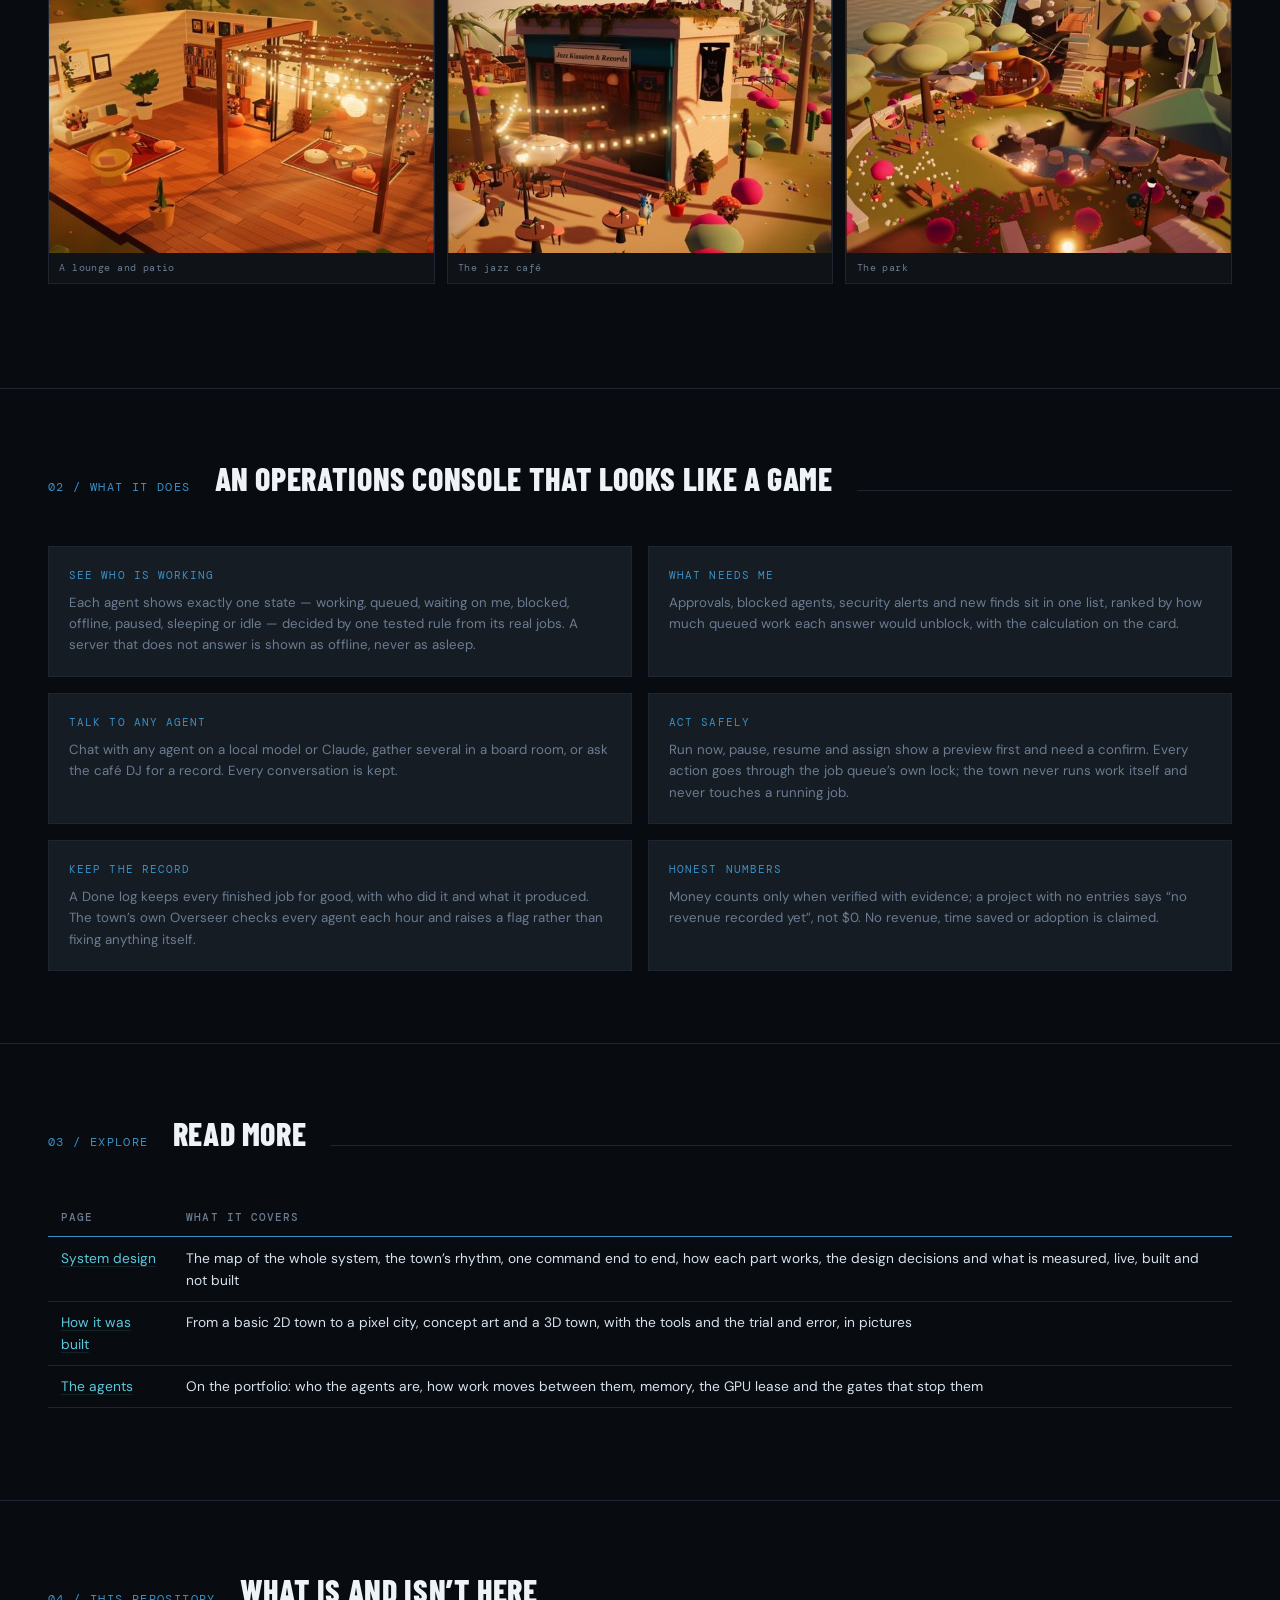
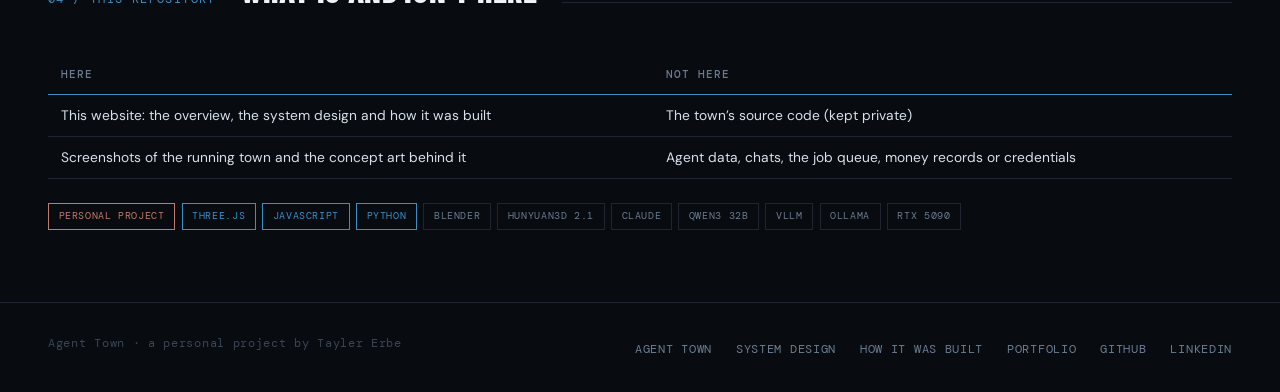
==== commit 3355e708: "Say 'in use since Oct 2026' instead of 'running daily' The town server has not answered since 4 Nov," ====
--- a/index.html
+++ b/index.html
@@ -37,7 +37,7 @@
     </div>
 
     <div class="hero-meta">
-      <div class="meta-item"><div class="meta-label">Status</div><div class="meta-value">Running daily on my desktop &middot; still being built</div></div>
+      <div class="meta-item"><div class="meta-label">Status</div><div class="meta-value">In use on my desktop since Oct 2026 &middot; still being built</div></div>
       <div class="meta-item"><div class="meta-label">Runs on</div><div class="meta-value">Python server &middot; JavaScript &amp; Three.js in the browser</div></div>
       <div class="meta-item"><div class="meta-label">Built by</div><div class="meta-value">Tayler Erbe</div></div>
     </div>
